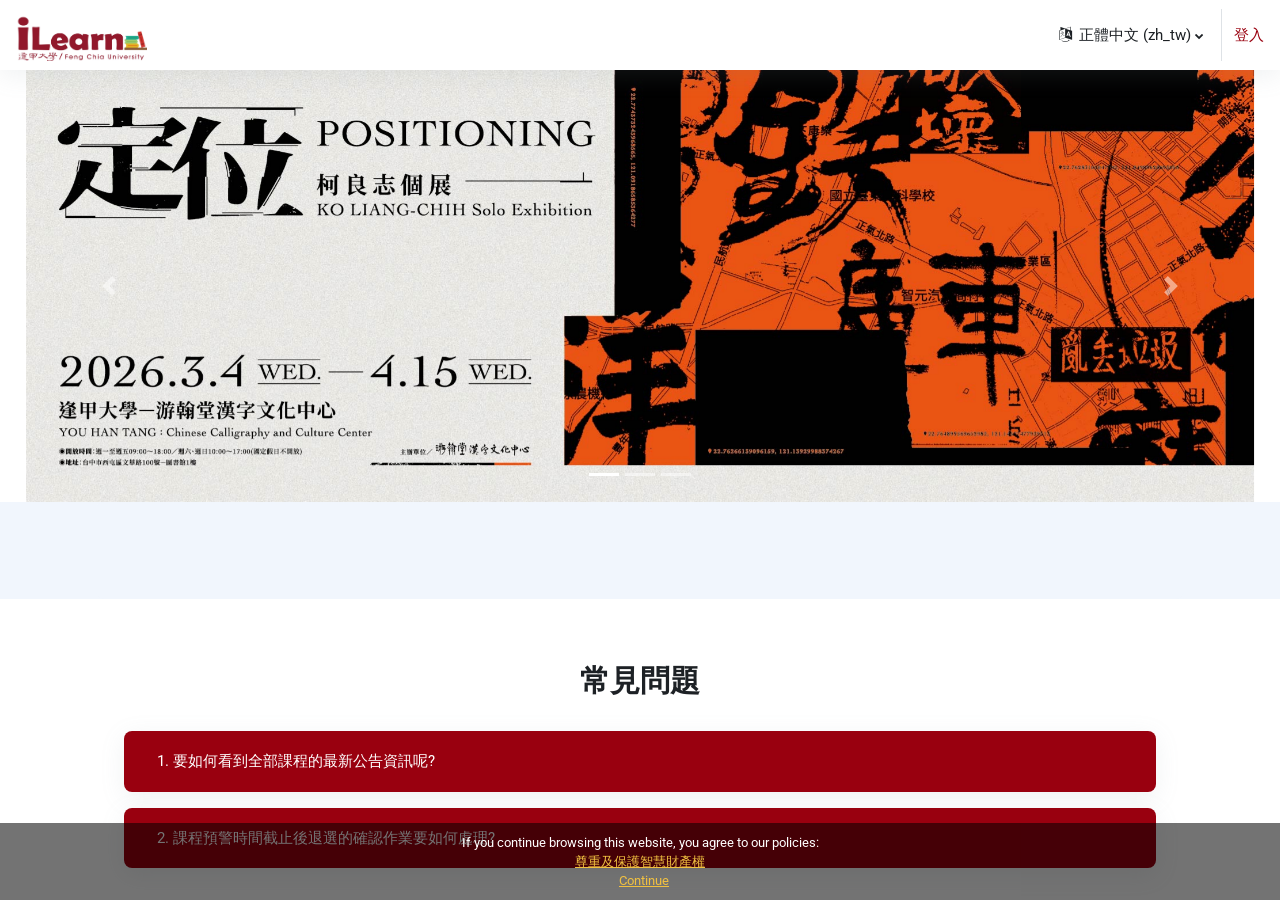
==== index.html @ fcb7b708 "feat: Add main pages for iLearn platform including index and login - Created index.html for the home" ====
<!DOCTYPE html>
<html dir="ltr" lang="zh" xml:lang="zh">
<head>
    <title>首頁 | iLearn</title>
    <link rel="shortcut icon" href="assets/favicon.ico" />
    <meta http-equiv="Content-Type" content="text/html; charset=utf-8" />
    <meta name="viewport" content="width=device-width, initial-scale=1.0">
    <link rel="preconnect" href="https://fonts.googleapis.com">
    <link rel="preconnect" href="https://fonts.gstatic.com" crossorigin>
    <link href="https://fonts.googleapis.com/css2?family=Roboto:ital,wght@0,300;0,400;0,500;0,700;1,400&display=swap" rel="stylesheet">
    <link rel="stylesheet" type="text/css" href="all.css" />
    <link rel="stylesheet" href="https://cdnjs.cloudflare.com/ajax/libs/font-awesome/4.7.0/css/font-awesome.min.css">
    <style>
        .navbar .dropdown-menu { display: none; }
        .navbar .dropdown-menu.show { display: block; }
        .cookie-bar {
            position: fixed;
            bottom: 0;
            left: 0;
            right: 0;
            background: rgba(0, 0, 0, 0.55);
            color: #fff;
            padding: 0.6rem 2rem;
            font-size: 0.8rem;
            z-index: 9999;
            text-align: center;
        }
        .cookie-bar a { color: #f0c040; text-decoration: underline; }
        .cookie-bar .btn-continue {
            background: none;
            border: none;
            color: #f0c040;
            cursor: pointer;
            font-size: 0.8rem;
            text-decoration: underline;
            padding: 0;
            margin-left: 0.5rem;
        }
        .cookie-bar .btn-continue:hover { color: #fff; }
        #featuredbox .featuredboxes {
            position: relative;
            overflow: hidden;
            width: 100%;
        }
        #featuredbox .featuredboxes .carousel,
        #featuredbox .featuredboxes .carousel-inner,
        #featuredbox .featuredboxes .carousel-item {
            position: absolute;
            top: 0;
            left: 0;
            width: 100%;
            height: 100%;
        }
        #featuredbox .featuredboxes .carousel-item img {
            width: 100%;
            height: 100%;
            display: block;
            object-fit: contain;
        }
    </style>
</head>
<body id="page-site-index" class="limitedwidth format-site course path-site chrome dir-ltr lang-zh_tw yui-skin-sam yui3-skin-sam ilearn-fcu-edu-tw pagelayout-frontpage course-1 context-2 notloggedin uses-drawers jsenabled">

<div class="toast-wrapper mx-auto py-0 fixed-top" role="status" aria-live="polite"></div>
<div id="page-wrapper" class="d-print-block">

<div class="drawer drawer-left drawer-primary d-print-none" data-region="fixed-drawer" id="theme_moove-drawers-primary">
    <div class="drawerheader">
        <button class="btn drawertoggle icon-no-margin" id="closeDrawerBtn" aria-label="關閉">
            <i class="icon fa fa-times fa-fw" aria-hidden="true"></i>
        </button>
    </div>
    <div class="drawercontent drag-container">
        <div class="list-group">
            <a href="index.html" class="list-group-item list-group-item-action active" aria-current="true">首頁</a>
            <a href="#" class="list-group-item list-group-item-action icons-collapse-expand d-flex" data-toggle="collapse" data-target="#drawer-learning" aria-expanded="false">
                學習資源
                <span class="ml-auto collapsed-icon icon-no-margin mx-2"><i class="icon fa fa-caret-right fa-fw" aria-hidden="true"></i></span>
                <span class="ml-auto expanded-icon icon-no-margin mx-2"><i class="icon fa fa-caret-down fa-fw" aria-hidden="true"></i></span>
            </a>
            <div class="collapse list-group-item p-0 border-0" id="drawer-learning">
                <a href="#" class="pl-5 bg-light list-group-item list-group-item-action">教師篇</a>
                <a href="#" class="pl-5 bg-light list-group-item list-group-item-action">學生篇</a>
                <a href="#" class="pl-5 bg-light list-group-item list-group-item-action">新進教師工作坊</a>
                <a href="#" class="pl-5 bg-light list-group-item list-group-item-action">操作指引</a>
                <a href="#" class="pl-5 bg-light list-group-item list-group-item-action">教務資料下載</a>
                <a href="#" class="pl-5 bg-light list-group-item list-group-item-action">校園智慧財產權宣導</a>
            </div>
            <a href="#" class="list-group-item list-group-item-action icons-collapse-expand d-flex" data-toggle="collapse" data-target="#drawer-qa" aria-expanded="false">
                Q&amp;A
                <span class="ml-auto collapsed-icon icon-no-margin mx-2"><i class="icon fa fa-caret-right fa-fw" aria-hidden="true"></i></span>
                <span class="ml-auto expanded-icon icon-no-margin mx-2"><i class="icon fa fa-caret-down fa-fw" aria-hidden="true"></i></span>
            </a>
            <div class="collapse list-group-item p-0 border-0" id="drawer-qa">
                <a href="#" class="pl-5 bg-light list-group-item list-group-item-action">Q&amp;A彙整</a>
            </div>
        </div>
    </div>
</div>

<nav class="navbar fixed-top navbar-light bg-white navbar-expand shadow" aria-label="網站導覽">

    <button class="navbar-toggler aabtn d-block d-md-none px-1 my-1 border-0" id="drawerToggleBtn">
        <span class="navbar-toggler-icon"></span>
        <span class="sr-only">側板</span>
    </button>

    <a href="index.html" class="navbar-brand d-none d-md-flex align-items-center m-0 mr-4 p-0 aabtn">
        <img src="assets/moodle4_log.jpg" class="logo mr-1" alt="iLearn">
    </a>

    <div class="primary-navigation">
        <nav class="moremenu navigation">
            <ul class="nav more-nav navbar-nav" role="menubar">
                <li class="nav-item" role="none">
                    <a role="menuitem" class="nav-link active" href="index.html" aria-current="true">首頁</a>
                </li>
                <li class="dropdown nav-item" role="none">
                    <a class="dropdown-toggle nav-link" id="dropLearning" role="menuitem" data-toggle="dropdown" aria-haspopup="true" aria-expanded="false" href="#">
                        學習資源
                    </a>
                    <div class="dropdown-menu" role="menu" aria-labelledby="dropLearning">
                        <a class="dropdown-item" role="menuitem" href="#">教師篇</a>
                        <a class="dropdown-item" role="menuitem" href="#">學生篇</a>
                        <a class="dropdown-item" role="menuitem" href="#">新進教師工作坊</a>
                        <a class="dropdown-item" role="menuitem" href="#">操作指引</a>
                        <a class="dropdown-item" role="menuitem" href="#">教務資料下載</a>
                        <a class="dropdown-item" role="menuitem" href="#">校園智慧財產權宣導</a>
                    </div>
                </li>
                <li class="dropdown nav-item" role="none">
                    <a class="dropdown-toggle nav-link" id="dropQA" role="menuitem" data-toggle="dropdown" aria-haspopup="true" aria-expanded="false" href="#">
                        Q&amp;A
                    </a>
                    <div class="dropdown-menu" role="menu" aria-labelledby="dropQA">
                        <a class="dropdown-item" role="menuitem" href="#">Q&amp;A彙整</a>
                    </div>
                </li>
            </ul>
        </nav>
    </div>

    <div id="usernavigation" class="navbar-nav ml-auto">
        <div class="langmenu">
            <div class="dropdown show">
                <a href="#" role="button" data-toggle="dropdown" aria-label="Language" aria-haspopup="true" class="btn dropdown-toggle">
                    <i class="icon fa fa-language fa-fw mr-1" aria-hidden="true"></i>
                    <span class="langbutton">正體中文 ‎(zh_tw)‎</span>
                    <b class="caret"></b>
                </a>
                <div role="menu" class="dropdown-menu dropdown-menu-right">
                    <a href="#" class="dropdown-item pl-5" role="menuitem" aria-current="true">正體中文 ‎(zh_tw)‎</a>
                    <a href="#" class="dropdown-item pl-5" role="menuitem">English ‎(en)‎</a>
                </div>
            </div>
        </div>
        <div class="divider border-left h-75 align-self-center mx-1"></div>
        <div class="d-flex align-items-stretch usermenu-container" data-region="usermenu">
            <div class="usermenu">
                <span class="login pl-2">
                    <a href="login.html">登入</a>
                </span>
            </div>
        </div>
    </div>
</nav>

<div id="page" data-region="mainpage" data-usertour="scroller" class="drawers drag-container bg-white">

    <section id="featuredbox" class="row m-0">
        <div class="featuredboxes" id="mainframe">
            <div id="myCarousel" class="carousel slide" data-ride="carousel" data-interval="5000">
                <ol class="carousel-indicators">
                    <li data-target="#myCarousel" data-slide-to="0" class="active"></li>
                    <li data-target="#myCarousel" data-slide-to="1"></li>
                    <li data-target="#myCarousel" data-slide-to="2"></li>
                </ol>

                <div class="carousel-inner">
                    <div class="carousel-item active">
                        <img src="assets/post_1.png" alt="公告圖片 1">
                    </div>
                    <div class="carousel-item">
                        <img src="assets/post_2.png" alt="公告圖片 2">
                    </div>
                    <div class="carousel-item">
                        <img src="assets/post_3.png" alt="公告圖片 3">
                    </div>
                </div>

                <a class="carousel-control-prev" href="#myCarousel" role="button" data-slide="prev">
                    <span class="carousel-control-prev-icon" aria-hidden="true"></span>
                    <span class="sr-only">Previous</span>
                </a>
                <a class="carousel-control-next" href="#myCarousel" role="button" data-slide="next">
                    <span class="carousel-control-next-icon" aria-hidden="true"></span>
                    <span class="sr-only">Next</span>
                </a>
            </div>
        </div>
    </section>

    <div id="topofscroll">
        <div id="page-content" class="d-print-block main-inner">
            <div id="region-main-box">
                <section id="region-main" aria-label="內容">
                    <span class="notifications" id="user-notifications"></span>
                    <div role="main">
                        <span id="maincontent"></span>
                        <div class="course-content">
                            <div class="sitetopic">
                                <ul class="topics frontpage">
                                    <li id="section-1" class="section course-section main clearfix">
                                        <div class="content my-3"></div>
                                    </li>
                                </ul>
                            </div>
                        </div>
                    </div>
                </section>
            </div>
        </div>
    </div>

    <section id="faq" class="scale-up scale-up-show">
        <div class="moove-container-fluid">
            <h2>常見問題</h2>
            <div class="accordion" id="accordionFaq">

                <div class="card shadow">
                    <div class="card-header" id="heading-1">
                        <h2 class="mb-0">
                            <button class="btn btn-link btn-block text-left" type="button" data-toggle="collapse" data-target="#collapse-1" aria-expanded="false" aria-controls="collapse-1">
                                1. 要如何看到全部課程的最新公告資訊呢?
                            </button>
                        </h2>
                    </div>
                    <div id="collapse-1" class="collapse" aria-labelledby="heading-1" data-parent="#accordionFaq">
                        <div class="card-body">
                            <p>在進入首頁時，右上方有個收信的圖示，有新消息皆會顯示在這。&nbsp;</p>
                            <p>另外再點姓名下拉--&gt; 訊息--&gt; 再選擇訊息導航--&gt;最近的通知，就可以看全部課程的通知。</p>
                        </div>
                    </div>
                </div>

                <div class="card shadow">
                    <div class="card-header" id="heading-2">
                        <h2 class="mb-0">
                            <button class="btn btn-link btn-block text-left" type="button" data-toggle="collapse" data-target="#collapse-2" aria-expanded="false" aria-controls="collapse-2">
                                2. 課程預警時間截止後退選的確認作業要如何處理?
                            </button>
                        </h2>
                    </div>
                    <div id="collapse-2" class="collapse" aria-labelledby="heading-2" data-parent="#accordionFaq">
                        <div class="card-body">
                            <p><strong>教師部分：</strong></p>
                            <p>老師可利用FCU課務工具_查詢加退選名單作業，確認各式學生名單資料，包括修課中、已退選或是加退選後退選學生。</p>
                            <p>另外，也可利用課程預警與出席紀錄作業中的註記資料檢視相關資訊。&nbsp;</p>
                            <p>至於點名作業資料或是列印簽到表、點名簿，只要學生一經退選成功，學生資料即不在清單內。</p>
                            <p><strong>學生部分：</strong></p>
                            <p>只要學生該科目退選成功，可再次檢視我的課表(即時同步)或是網路教室中的課程清單(隔天同步)，不會再出現該科目資料。</p>
                            <p>學生可利用FCU個人工具中的我的課表或是課程清單檢視資料。</p>
                        </div>
                    </div>
                </div>

            </div>
        </div>
    </section>

    <footer id="page-footer">
        <div class="moove-container-fluid footer-columns">
            <div class="row">
                <div class="col-md-4 column-left">
                    <div class="contact"><ul></ul></div>
                    <div class="socialnetworks"><ul class="mb-0"></ul></div>
                </div>
                <div class="col-md-4 column-center">
                    <div class="supportemail">
                        <a href="#" class="btn contactsitesupport btn-outline-info">
                            <i class="icon fa fa-life-ring fa-fw iconhelp icon-pre" aria-hidden="true"></i>聯絡我們
                        </a>
                    </div>
                    <div class="logininfo">您尚未登入 (<a href="login.html">登入</a>)</div>
                    <div class="tool_usertours-resettourcontainer"></div>
                </div>
                <div class="col-md-4 column-right">
                    <a href="https://download.moodle.org/mobile">取得行動應用程式</a>
                    <div class="stores">
                        <a href="https://play.google.com/store/apps/details?id=com.moodle.moodlemobile">
                            <img src="assets/store_google.svg" alt="Play Store">
                        </a>
                        <a class="mt-1" href="https://apps.apple.com/app/id633359593">
                            <img src="assets/store_apple.svg" alt="App Store">
                        </a>
                    </div>
                </div>
            </div>
        </div>

        <div class="footer-content-debugging footer-dark bg-dark text-light">
            <div class="moove-container-fluid footer-dark-inner"></div>
        </div>

        <div class="copyright">
            <div class="madeby">
                <p>©2023 Feng Chia University<br>
                <a href="https://www.fcu.edu.tw/privacystatement/" target="_blank">Privacy</a> Best viewed at 1024x768 resolution</p>
            </div>
        </div>
    </footer>

</div>
</div>

<div class="cookie-bar" id="cookieBar">
    If you continue browsing this website, you agree to our policies:<br>
    <a href="#">尊重及保護智慧財產權</a><br>
    <button class="btn-continue" onclick="document.getElementById('cookieBar').style.display='none'">Continue</button>
</div>

<script src="https://cdn.jsdelivr.net/npm/jquery@3.6.1/dist/jquery.min.js"></script>
<script src="https://cdn.jsdelivr.net/npm/bootstrap@4.6.2/dist/js/bootstrap.bundle.min.js"></script>
<script>
    document.getElementById('drawerToggleBtn').addEventListener('click', function() {
        document.getElementById('theme_moove-drawers-primary').classList.toggle('show');
    });
    document.getElementById('closeDrawerBtn').addEventListener('click', function() {
        document.getElementById('theme_moove-drawers-primary').classList.remove('show');
    });

</script>
</body>
</html>
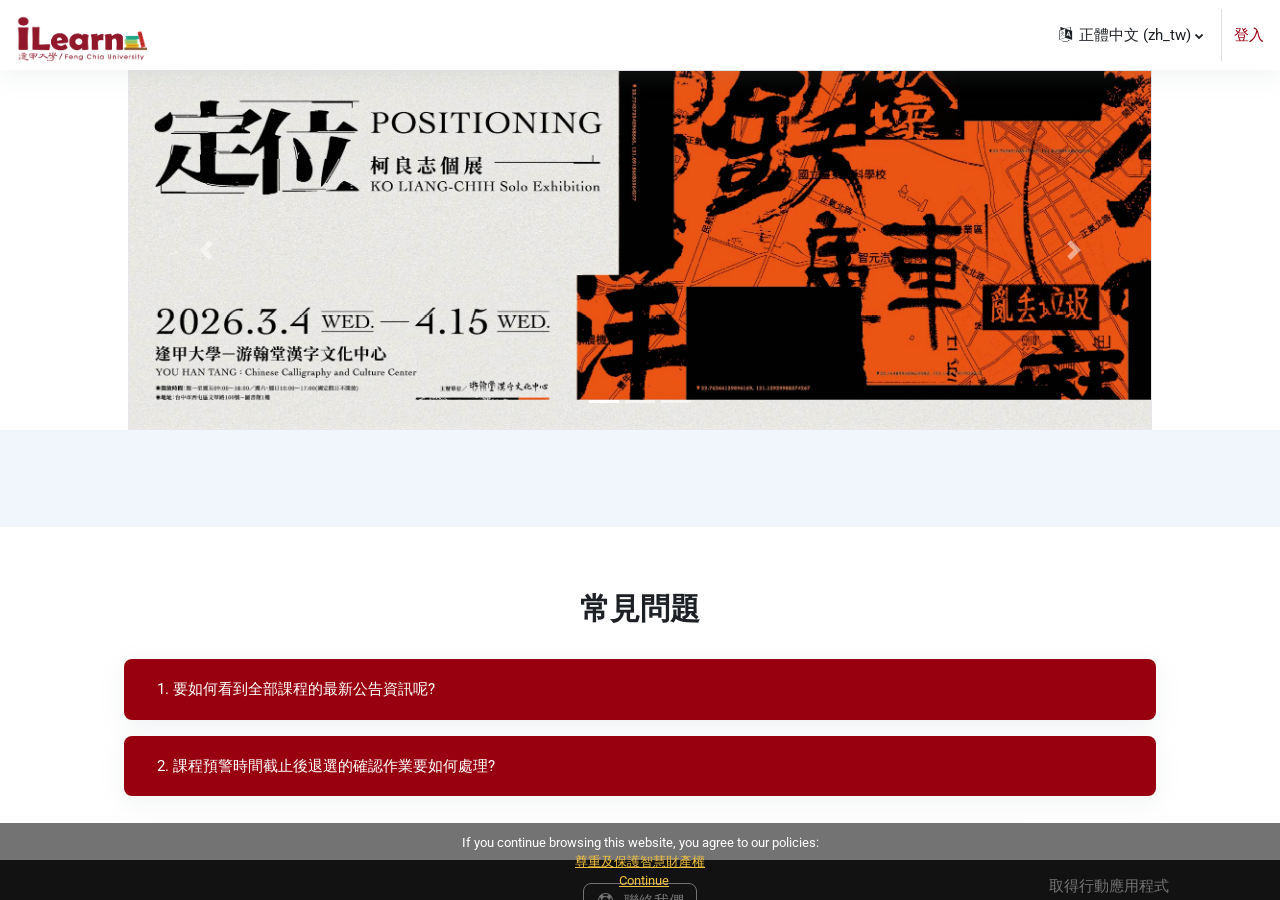
==== commit 28b11ef2: "feat: Enhance carousel layout and styling in index page" ====
--- a/index.html
+++ b/index.html
@@ -39,23 +39,60 @@
         .cookie-bar .btn-continue:hover { color: #fff; }
         #featuredbox .featuredboxes {
             position: relative;
+            width: 100%;
+            display: flex;
+            justify-content: center;
+            align-items: flex-start;
+            padding-top: 0 !important;
+        }
+        #featuredbox .ad-frame {
+            position: relative;
+            width: 100%;
+            max-width: 1024px;
+            aspect-ratio: 1024 / 360;
             overflow: hidden;
-            width: 100%;
-        }
-        #featuredbox .featuredboxes .carousel,
-        #featuredbox .featuredboxes .carousel-inner,
-        #featuredbox .featuredboxes .carousel-item {
+            background: #fff;
+            border: 1px solid #e5e7eb;
+        }
+        #featuredbox .ad-frame .carousel {
             position: absolute;
             top: 0;
             left: 0;
             width: 100%;
             height: 100%;
         }
-        #featuredbox .featuredboxes .carousel-item img {
+        #featuredbox .ad-frame .carousel-inner {
+            width: 100%;
+            height: 100%;
+            overflow: hidden;
+            background: #fff;
+            transform: translateZ(0);
+            -webkit-transform: translateZ(0);
+        }
+        #featuredbox .ad-frame .carousel-item {
+            width: 100%;
+            height: 100%;
+            background: #fff;
+            overflow: hidden;
+            backface-visibility: hidden;
+            -webkit-backface-visibility: hidden;
+        }
+        #featuredbox .ad-frame .carousel-item img {
             width: 100%;
             height: 100%;
             display: block;
-            object-fit: contain;
+            object-fit: cover;
+            border: 0;
+            backface-visibility: hidden;
+            -webkit-backface-visibility: hidden;
+            transform: translateZ(0) scale(1.002);
+            -webkit-transform: translateZ(0) scale(1.002);
+        }
+        #featuredbox .ad-frame .carousel-control-prev,
+        #featuredbox .ad-frame .carousel-control-next {
+            background-image: none !important;
+            box-shadow: none !important;
+            outline: none !important;
         }
     </style>
 </head>
@@ -169,33 +206,35 @@
 
     <section id="featuredbox" class="row m-0">
         <div class="featuredboxes" id="mainframe">
-            <div id="myCarousel" class="carousel slide" data-ride="carousel" data-interval="5000">
-                <ol class="carousel-indicators">
-                    <li data-target="#myCarousel" data-slide-to="0" class="active"></li>
-                    <li data-target="#myCarousel" data-slide-to="1"></li>
-                    <li data-target="#myCarousel" data-slide-to="2"></li>
-                </ol>
-
-                <div class="carousel-inner">
-                    <div class="carousel-item active">
-                        <img src="assets/post_1.png" alt="公告圖片 1">
-                    </div>
-                    <div class="carousel-item">
-                        <img src="assets/post_2.png" alt="公告圖片 2">
-                    </div>
-                    <div class="carousel-item">
-                        <img src="assets/post_3.png" alt="公告圖片 3">
-                    </div>
-                </div>
-
-                <a class="carousel-control-prev" href="#myCarousel" role="button" data-slide="prev">
-                    <span class="carousel-control-prev-icon" aria-hidden="true"></span>
-                    <span class="sr-only">Previous</span>
-                </a>
-                <a class="carousel-control-next" href="#myCarousel" role="button" data-slide="next">
-                    <span class="carousel-control-next-icon" aria-hidden="true"></span>
-                    <span class="sr-only">Next</span>
-                </a>
+            <div class="ad-frame">
+                <div id="myCarousel" class="carousel slide" data-ride="carousel" data-interval="5000">
+                    <ol class="carousel-indicators">
+                        <li data-target="#myCarousel" data-slide-to="0" class="active"></li>
+                        <li data-target="#myCarousel" data-slide-to="1"></li>
+                        <li data-target="#myCarousel" data-slide-to="2"></li>
+                    </ol>
+
+                    <div class="carousel-inner">
+                        <div class="carousel-item active">
+                            <img src="assets/post_1.png" alt="公告圖片 1">
+                        </div>
+                        <div class="carousel-item">
+                            <img src="assets/post_2.png" alt="公告圖片 2">
+                        </div>
+                        <div class="carousel-item">
+                            <img src="assets/post_3.png" alt="公告圖片 3">
+                        </div>
+                    </div>
+
+                    <a class="carousel-control-prev" href="#myCarousel" role="button" data-slide="prev">
+                        <span class="carousel-control-prev-icon" aria-hidden="true"></span>
+                        <span class="sr-only">Previous</span>
+                    </a>
+                    <a class="carousel-control-next" href="#myCarousel" role="button" data-slide="next">
+                        <span class="carousel-control-next-icon" aria-hidden="true"></span>
+                        <span class="sr-only">Next</span>
+                    </a>
+                </div>
             </div>
         </div>
     </section>
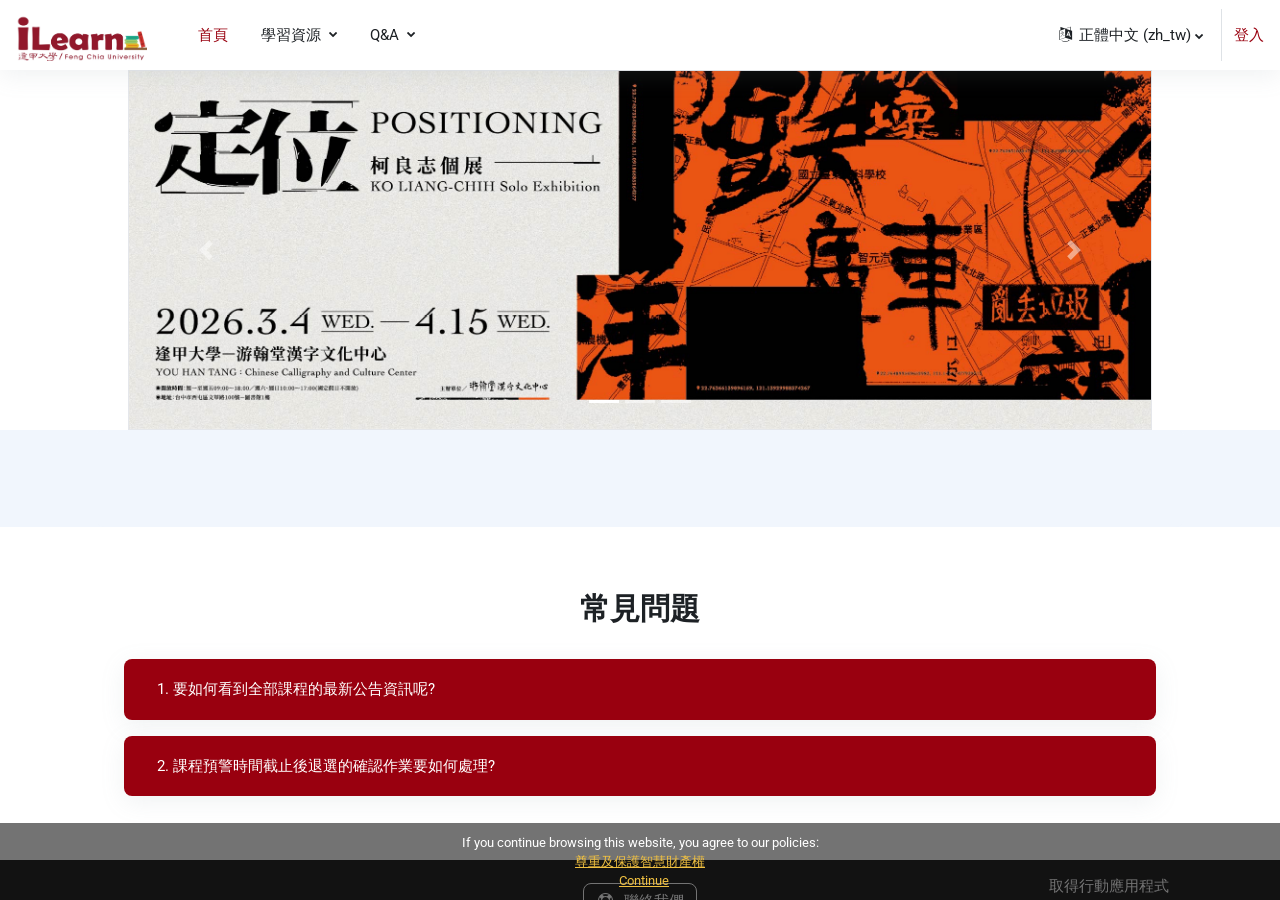
==== commit 1db6e7d6: "chore: clean up code structure and remove unused code blocks" ====
--- a/index.html
+++ b/index.html
@@ -11,8 +11,59 @@
     <link rel="stylesheet" type="text/css" href="all.css" />
     <link rel="stylesheet" href="https://cdnjs.cloudflare.com/ajax/libs/font-awesome/4.7.0/css/font-awesome.min.css">
     <style>
+        html, body {
+            height: 100%;
+        }
+        body {
+            min-height: 100vh;
+            display: flex;
+            flex-direction: column;
+        }
+        #page-wrapper {
+            min-height: 100vh;
+            display: flex;
+            flex-direction: column;
+            flex: 1;
+        }
+        #page {
+            display: flex;
+            flex-direction: column;
+            flex: 1;
+        }
+        #page-footer {
+            margin-top: auto;
+        }
         .navbar .dropdown-menu { display: none; }
         .navbar .dropdown-menu.show { display: block; }
+        body#page-site-index nav.navbar .top-nav-links {
+            display: flex !important;
+            align-items: center;
+            margin-left: 0.5rem;
+        }
+        body#page-site-index nav.navbar .top-nav-links .top-nav-list {
+            display: flex !important;
+            flex-direction: row;
+            align-items: center;
+            margin: 0;
+            padding: 0;
+            list-style: none;
+            gap: 0.25rem;
+        }
+        body#page-site-index nav.navbar .top-nav-links .top-nav-item {
+            display: block !important;
+            position: relative;
+        }
+        body#page-site-index nav.navbar .top-nav-links .top-nav-anchor {
+            display: block !important;
+            color: #1d2125;
+            padding: 0.75rem 0.9rem;
+            white-space: nowrap;
+            text-decoration: none;
+        }
+        body#page-site-index nav.navbar .top-nav-links .top-nav-anchor.active {
+            color: #99000F;
+            font-weight: 500;
+        }
         .cookie-bar {
             position: fixed;
             bottom: 0;
@@ -146,14 +197,14 @@
         <img src="assets/moodle4_log.jpg" class="logo mr-1" alt="iLearn">
     </a>
 
-    <div class="primary-navigation">
-        <nav class="moremenu navigation">
-            <ul class="nav more-nav navbar-nav" role="menubar">
-                <li class="nav-item" role="none">
-                    <a role="menuitem" class="nav-link active" href="index.html" aria-current="true">首頁</a>
+    <div class="top-nav-links" aria-label="主選單">
+        <nav>
+            <ul class="top-nav-list" role="menubar">
+                <li class="dropdown top-nav-item" role="none">
+                    <a role="menuitem" class="top-nav-anchor active" href="index.html" aria-current="true">首頁</a>
                 </li>
-                <li class="dropdown nav-item" role="none">
-                    <a class="dropdown-toggle nav-link" id="dropLearning" role="menuitem" data-toggle="dropdown" aria-haspopup="true" aria-expanded="false" href="#">
+                <li class="dropdown top-nav-item" role="none">
+                    <a class="dropdown-toggle top-nav-anchor" id="dropLearning" role="menuitem" data-toggle="dropdown" aria-haspopup="true" aria-expanded="false" href="#">
                         學習資源
                     </a>
                     <div class="dropdown-menu" role="menu" aria-labelledby="dropLearning">
@@ -165,8 +216,8 @@
                         <a class="dropdown-item" role="menuitem" href="#">校園智慧財產權宣導</a>
                     </div>
                 </li>
-                <li class="dropdown nav-item" role="none">
-                    <a class="dropdown-toggle nav-link" id="dropQA" role="menuitem" data-toggle="dropdown" aria-haspopup="true" aria-expanded="false" href="#">
+                <li class="dropdown top-nav-item" role="none">
+                    <a class="dropdown-toggle top-nav-anchor" id="dropQA" role="menuitem" data-toggle="dropdown" aria-haspopup="true" aria-expanded="false" href="#">
                         Q&amp;A
                     </a>
                     <div class="dropdown-menu" role="menu" aria-labelledby="dropQA">
